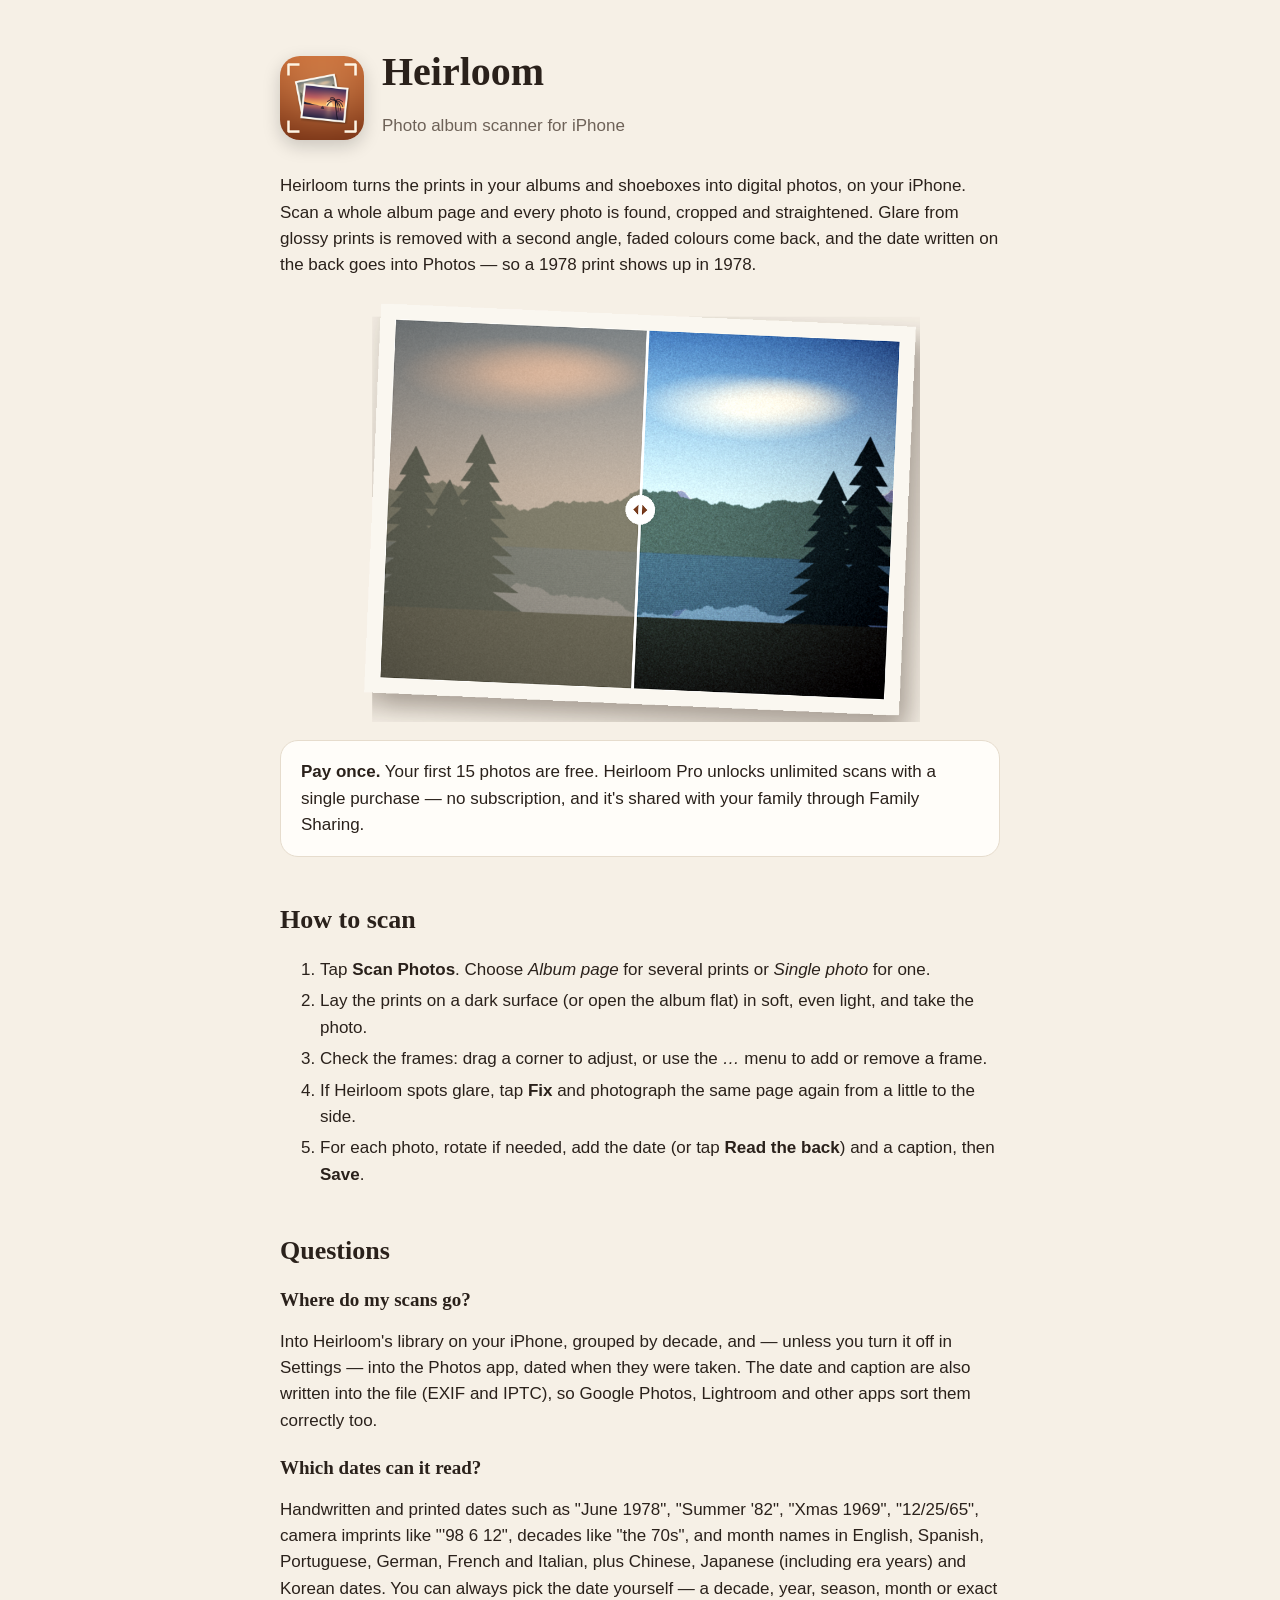
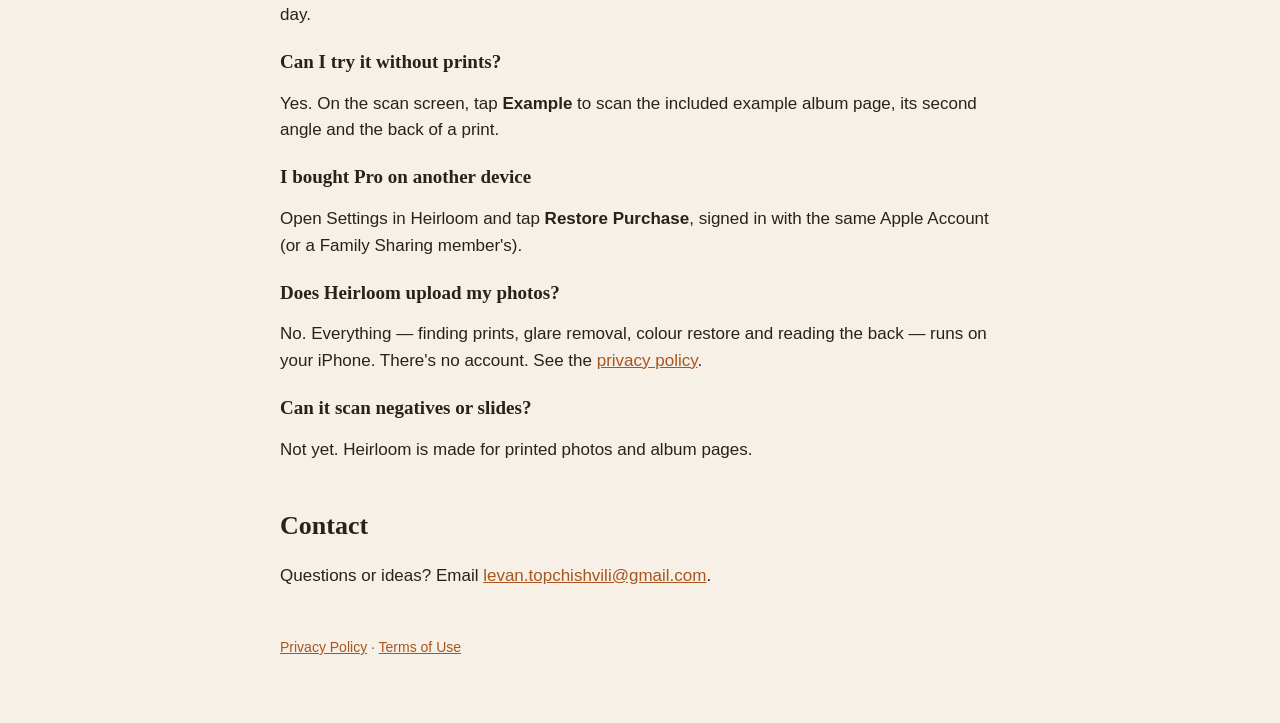
==== docs/index.html @ e1b4d304 "Update site" ====
<!doctype html><html lang="en"><head><meta charset="utf-8"><meta name="viewport" content="width=device-width,initial-scale=1">
<title>Heirloom: Photo Album Scanner – Help</title>
<meta name="description" content="Heirloom scans old photos and album pages on iPhone: every print found and straightened, glare removed, faded colours restored and dates read from the back. One-time purchase, no subscription.">
<link rel="stylesheet" href="style.css"></head><body><main>
<div class="hero"><img src="icon.png" alt=""><div><h1>Heirloom</h1><p class="muted">Photo album scanner for iPhone</p></div></div>
<p>Heirloom turns the prints in your albums and shoeboxes into digital photos, on your iPhone. Scan a whole album page and every photo is found, cropped and straightened. Glare from glossy prints is removed with a second angle, faded colours come back, and the date written on the back goes into Photos — so a 1978 print shows up in 1978.</p>
<img class="wide" src="before-after.png" alt="A faded print before and after colour restore">
<div class="card"><strong>Pay once.</strong> Your first 15 photos are free. Heirloom Pro unlocks unlimited scans with a single purchase — no subscription, and it's shared with your family through Family Sharing.</div>

<h2>How to scan</h2>
<ol>
<li>Tap <strong>Scan Photos</strong>. Choose <em>Album page</em> for several prints or <em>Single photo</em> for one.</li>
<li>Lay the prints on a dark surface (or open the album flat) in soft, even light, and take the photo.</li>
<li>Check the frames: drag a corner to adjust, or use the <em>…</em> menu to add or remove a frame.</li>
<li>If Heirloom spots glare, tap <strong>Fix</strong> and photograph the same page again from a little to the side.</li>
<li>For each photo, rotate if needed, add the date (or tap <strong>Read the back</strong>) and a caption, then <strong>Save</strong>.</li>
</ol>

<h2>Questions</h2>
<h3>Where do my scans go?</h3>
<p>Into Heirloom's library on your iPhone, grouped by decade, and — unless you turn it off in Settings — into the Photos app, dated when they were taken. The date and caption are also written into the file (EXIF and IPTC), so Google Photos, Lightroom and other apps sort them correctly too.</p>
<h3>Which dates can it read?</h3>
<p>Handwritten and printed dates such as "June 1978", "Summer '82", "Xmas 1969", "12/25/65", camera imprints like "'98 6 12", decades like "the 70s", and month names in English, Spanish, Portuguese, German, French and Italian, plus Chinese, Japanese (including era years) and Korean dates. You can always pick the date yourself — a decade, year, season, month or exact day.</p>
<h3>Can I try it without prints?</h3>
<p>Yes. On the scan screen, tap <strong>Example</strong> to scan the included example album page, its second angle and the back of a print.</p>
<h3>I bought Pro on another device</h3>
<p>Open Settings in Heirloom and tap <strong>Restore Purchase</strong>, signed in with the same Apple Account (or a Family Sharing member's).</p>
<h3>Does Heirloom upload my photos?</h3>
<p>No. Everything — finding prints, glare removal, colour restore and reading the back — runs on your iPhone. There's no account. See the <a href="privacy.html">privacy policy</a>.</p>
<h3>Can it scan negatives or slides?</h3>
<p>Not yet. Heirloom is made for printed photos and album pages.</p>

<h2>Contact</h2>
<p>Questions or ideas? Email <a href="mailto:levan.topchishvili@gmail.com?subject=Heirloom">levan.topchishvili@gmail.com</a>.</p>
<footer><a href="privacy.html">Privacy Policy</a> · <a href="https://www.apple.com/legal/internet-services/itunes/dev/stdeula/">Terms of Use</a></footer>
</main></body></html>
---- docs/style.css ----
:root{--paper:#F6F0E6;--card:#FFFDF9;--ink:#2A211B;--soft:#6E6258;--line:#E6DCCD;--accent:#A8551F}
@media (prefers-color-scheme:dark){:root{--paper:#14110E;--card:#221D19;--ink:#F3EBE0;--soft:#B3A89C;--line:#342C25;--accent:#EE9A58}}
*{box-sizing:border-box}
body{margin:0;background:var(--paper);color:var(--ink);font:17px/1.55 -apple-system,BlinkMacSystemFont,"Segoe UI",sans-serif}
main{max-width:760px;margin:0 auto;padding:40px 20px 64px}
h1,h2,h3{font-family:"New York",ui-serif,Georgia,serif;line-height:1.2}
h1{font-size:40px;margin:.2em 0 .3em}h2{font-size:26px;margin-top:1.8em}h3{font-size:19px;margin:1.2em 0 .3em}
a{color:var(--accent)}
.muted{color:var(--soft)}
.card{background:var(--card);border:1px solid var(--line);border-radius:18px;padding:18px 20px;margin:18px 0}
.hero{display:flex;gap:18px;align-items:center}
.hero img{width:84px;height:84px;border-radius:20px;box-shadow:0 6px 18px rgba(0,0,0,.18)}
.wide{width:100%;max-width:560px;display:block;margin:18px auto}
ul{padding-left:1.2em}li{margin:.3em 0}
footer{margin-top:48px;color:var(--soft);font-size:14px}
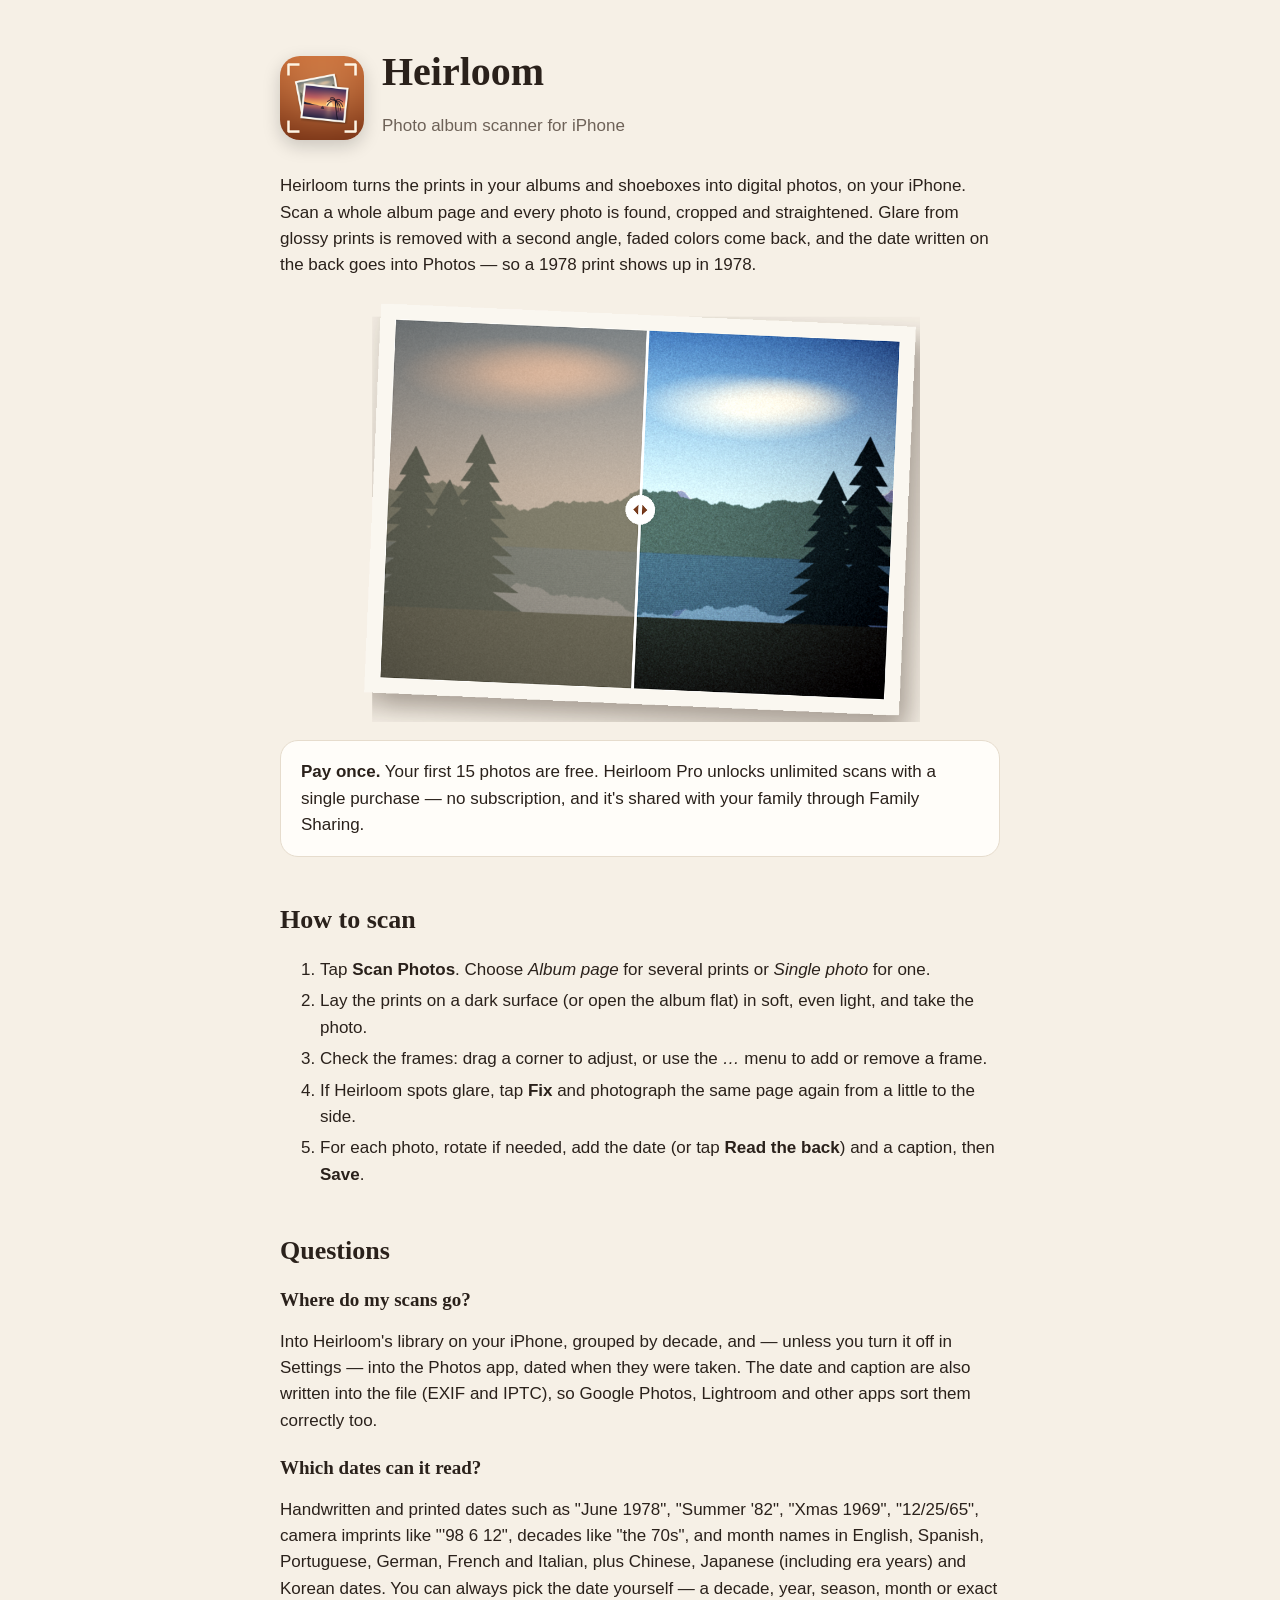
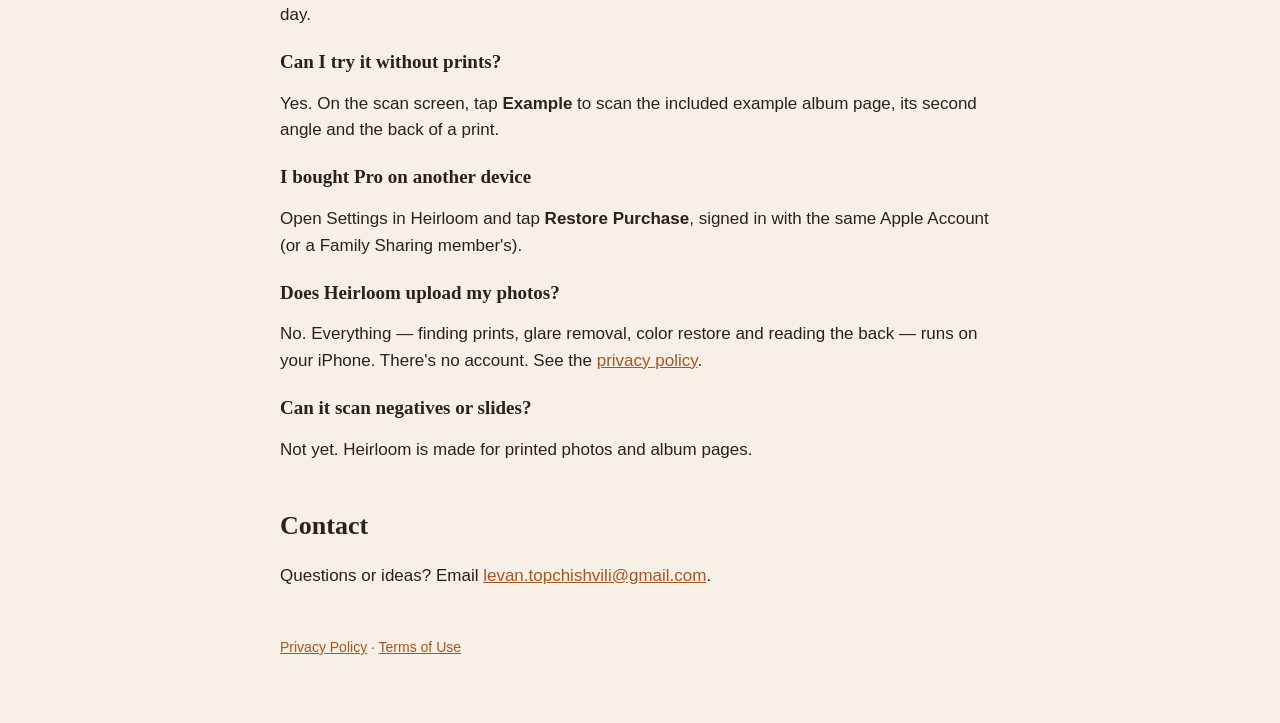
==== commit 981e5dcf: "Update site" ====
--- a/docs/index.html
+++ b/docs/index.html
@@ -1,10 +1,10 @@
 <!doctype html><html lang="en"><head><meta charset="utf-8"><meta name="viewport" content="width=device-width,initial-scale=1">
 <title>Heirloom: Photo Album Scanner – Help</title>
-<meta name="description" content="Heirloom scans old photos and album pages on iPhone: every print found and straightened, glare removed, faded colours restored and dates read from the back. One-time purchase, no subscription.">
+<meta name="description" content="Heirloom scans old photos and album pages on iPhone: every print found and straightened, glare removed, faded colors restored and dates read from the back. One-time purchase, no subscription.">
 <link rel="stylesheet" href="style.css"></head><body><main>
 <div class="hero"><img src="icon.png" alt=""><div><h1>Heirloom</h1><p class="muted">Photo album scanner for iPhone</p></div></div>
-<p>Heirloom turns the prints in your albums and shoeboxes into digital photos, on your iPhone. Scan a whole album page and every photo is found, cropped and straightened. Glare from glossy prints is removed with a second angle, faded colours come back, and the date written on the back goes into Photos — so a 1978 print shows up in 1978.</p>
-<img class="wide" src="before-after.png" alt="A faded print before and after colour restore">
+<p>Heirloom turns the prints in your albums and shoeboxes into digital photos, on your iPhone. Scan a whole album page and every photo is found, cropped and straightened. Glare from glossy prints is removed with a second angle, faded colors come back, and the date written on the back goes into Photos — so a 1978 print shows up in 1978.</p>
+<img class="wide" src="before-after.png" alt="A faded print before and after color restore">
 <div class="card"><strong>Pay once.</strong> Your first 15 photos are free. Heirloom Pro unlocks unlimited scans with a single purchase — no subscription, and it's shared with your family through Family Sharing.</div>
 
 <h2>How to scan</h2>
@@ -26,7 +26,7 @@
 <h3>I bought Pro on another device</h3>
 <p>Open Settings in Heirloom and tap <strong>Restore Purchase</strong>, signed in with the same Apple Account (or a Family Sharing member's).</p>
 <h3>Does Heirloom upload my photos?</h3>
-<p>No. Everything — finding prints, glare removal, colour restore and reading the back — runs on your iPhone. There's no account. See the <a href="privacy.html">privacy policy</a>.</p>
+<p>No. Everything — finding prints, glare removal, color restore and reading the back — runs on your iPhone. There's no account. See the <a href="privacy.html">privacy policy</a>.</p>
 <h3>Can it scan negatives or slides?</h3>
 <p>Not yet. Heirloom is made for printed photos and album pages.</p>
 
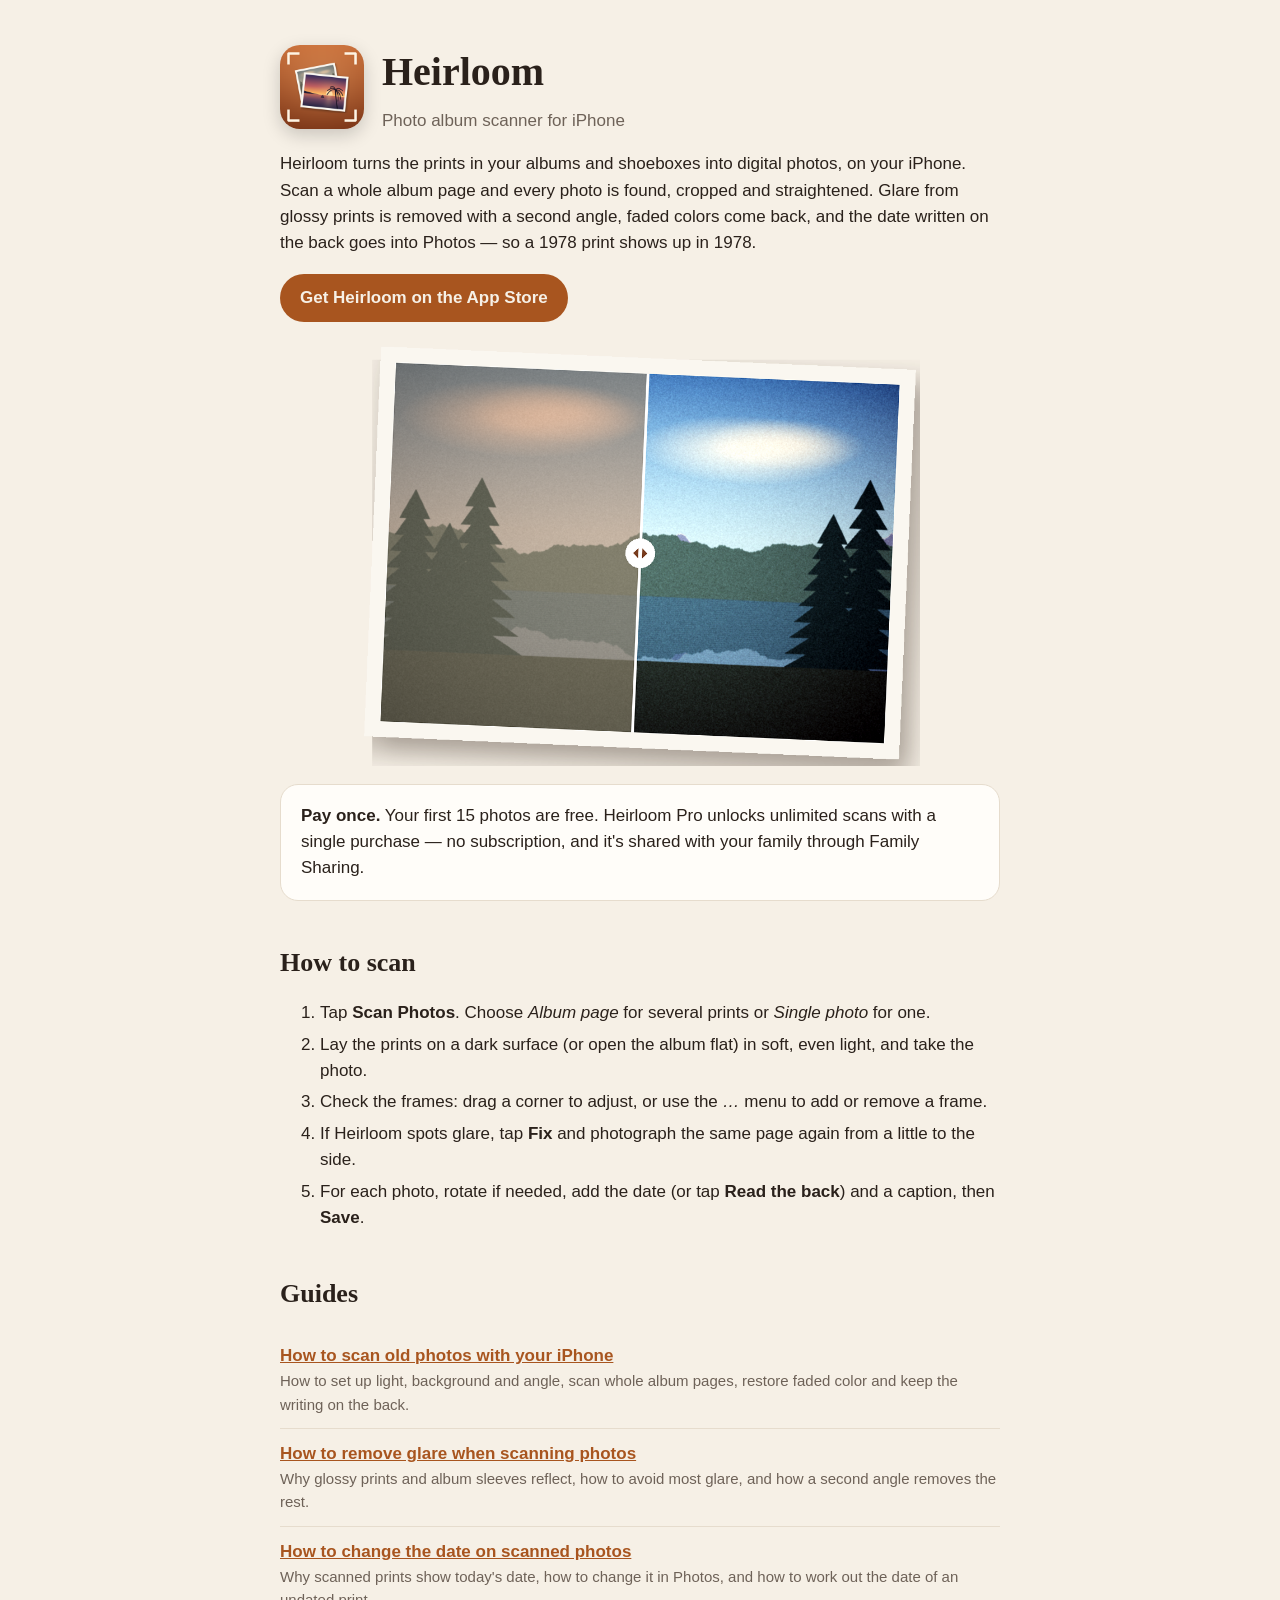
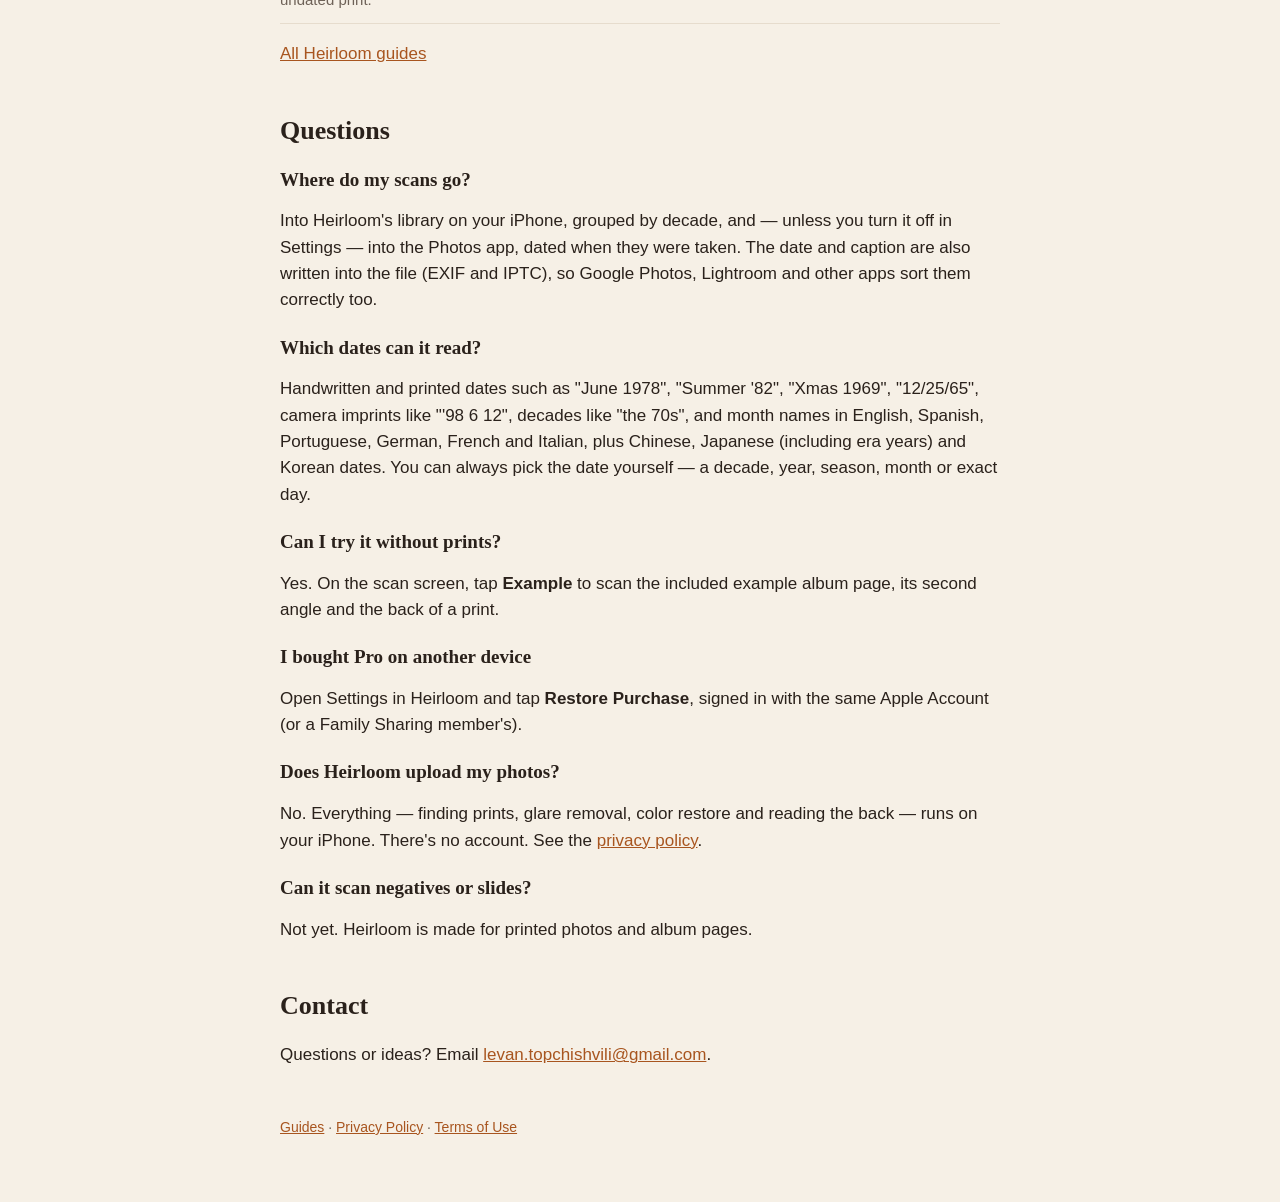
==== commit db988ef8: "Guides: three how-to articles, guides hub, sitemap and App Store links" ====
--- a/docs/index.html
+++ b/docs/index.html
@@ -1,9 +1,11 @@
 <!doctype html><html lang="en"><head><meta charset="utf-8"><meta name="viewport" content="width=device-width,initial-scale=1">
 <title>Heirloom: Photo Album Scanner – Help</title>
 <meta name="description" content="Heirloom scans old photos and album pages on iPhone: every print found and straightened, glare removed, faded colors restored and dates read from the back. One-time purchase, no subscription.">
+<meta name="apple-itunes-app" content="app-id=6817803787">
 <link rel="stylesheet" href="style.css"></head><body><main>
 <div class="hero"><img src="icon.png" alt=""><div><h1>Heirloom</h1><p class="muted">Photo album scanner for iPhone</p></div></div>
 <p>Heirloom turns the prints in your albums and shoeboxes into digital photos, on your iPhone. Scan a whole album page and every photo is found, cropped and straightened. Glare from glossy prints is removed with a second angle, faded colors come back, and the date written on the back goes into Photos — so a 1978 print shows up in 1978.</p>
+<p class="g-cta-row"><a class="g-cta" href="https://apps.apple.com/app/id6817803787">Get Heirloom on the App Store</a></p>
 <img class="wide" src="before-after.png" alt="A faded print before and after color restore">
 <div class="card"><strong>Pay once.</strong> Your first 15 photos are free. Heirloom Pro unlocks unlimited scans with a single purchase — no subscription, and it's shared with your family through Family Sharing.</div>
 
@@ -16,7 +18,15 @@
 <li>For each photo, rotate if needed, add the date (or tap <strong>Read the back</strong>) and a caption, then <strong>Save</strong>.</li>
 </ol>
 
-<h2>Questions</h2>
+<h2 id="guides">Guides</h2>
+<ul class="g-list">
+<li><a href="guides/how-to-scan-old-photos-with-iphone.html">How to scan old photos with your iPhone</a><span>How to set up light, background and angle, scan whole album pages, restore faded color and keep the writing on the back.</span></li>
+<li><a href="guides/how-to-remove-glare-when-scanning-photos.html">How to remove glare when scanning photos</a><span>Why glossy prints and album sleeves reflect, how to avoid most glare, and how a second angle removes the rest.</span></li>
+<li><a href="guides/how-to-change-the-date-on-scanned-photos.html">How to change the date on scanned photos</a><span>Why scanned prints show today's date, how to change it in Photos, and how to work out the date of an undated print.</span></li>
+</ul>
+<p><a href="guides/">All Heirloom guides</a></p>
+
+<h2 id="questions">Questions</h2>
 <h3>Where do my scans go?</h3>
 <p>Into Heirloom's library on your iPhone, grouped by decade, and — unless you turn it off in Settings — into the Photos app, dated when they were taken. The date and caption are also written into the file (EXIF and IPTC), so Google Photos, Lightroom and other apps sort them correctly too.</p>
 <h3>Which dates can it read?</h3>
@@ -32,5 +42,5 @@
 
 <h2>Contact</h2>
 <p>Questions or ideas? Email <a href="mailto:levan.topchishvili@gmail.com?subject=Heirloom">levan.topchishvili@gmail.com</a>.</p>
-<footer><a href="privacy.html">Privacy Policy</a> · <a href="https://www.apple.com/legal/internet-services/itunes/dev/stdeula/">Terms of Use</a></footer>
+<footer><a href="guides/">Guides</a> · <a href="privacy.html">Privacy Policy</a> · <a href="https://www.apple.com/legal/internet-services/itunes/dev/stdeula/">Terms of Use</a></footer>
 </main></body></html>
--- a/docs/style.css
+++ b/docs/style.css
@@ -13,3 +13,23 @@
 .wide{width:100%;max-width:560px;display:block;margin:18px auto}
 ul{padding-left:1.2em}li{margin:.3em 0}
 footer{margin-top:48px;color:var(--soft);font-size:14px}
+
+/* guides */
+.g-brand{font:600 40px/1.15 "New York",ui-serif,Georgia,serif}
+.g-brand a{color:var(--ink);text-decoration:none}
+.crumbs{font-size:14px;color:var(--soft);margin:20px 0 18px}
+.crumbs a{color:var(--soft)}
+.guide-art h1{font-size:34px;margin:.2em 0 .4em}
+@media (max-width:480px){.guide-art h1{font-size:28px}.g-brand{font-size:32px}}
+.hero .muted{margin:0}
+.lead{font-size:20px}
+.g-cta{display:inline-block;background:var(--accent);color:var(--paper);font-weight:600;text-decoration:none;padding:11px 20px;border-radius:999px}
+.g-cta-row{margin:16px 0}
+.g-end{background:var(--card);border:1px solid var(--line);border-radius:18px;padding:6px 22px 8px;margin-top:44px}
+.g-end h2{margin-top:16px}
+.g-list,.g-related ul{list-style:none;padding:0}
+.g-list li,.g-related li{padding:12px 0;border-bottom:1px solid var(--line);margin:0}
+.g-list a,.g-related li a{font-weight:600;display:block}
+.g-list span,.g-related li span{display:block;color:var(--soft);font-size:15px}
+ol.steps li,ul.tips li{margin:8px 0}
+ol.steps{padding-left:1.4em}
